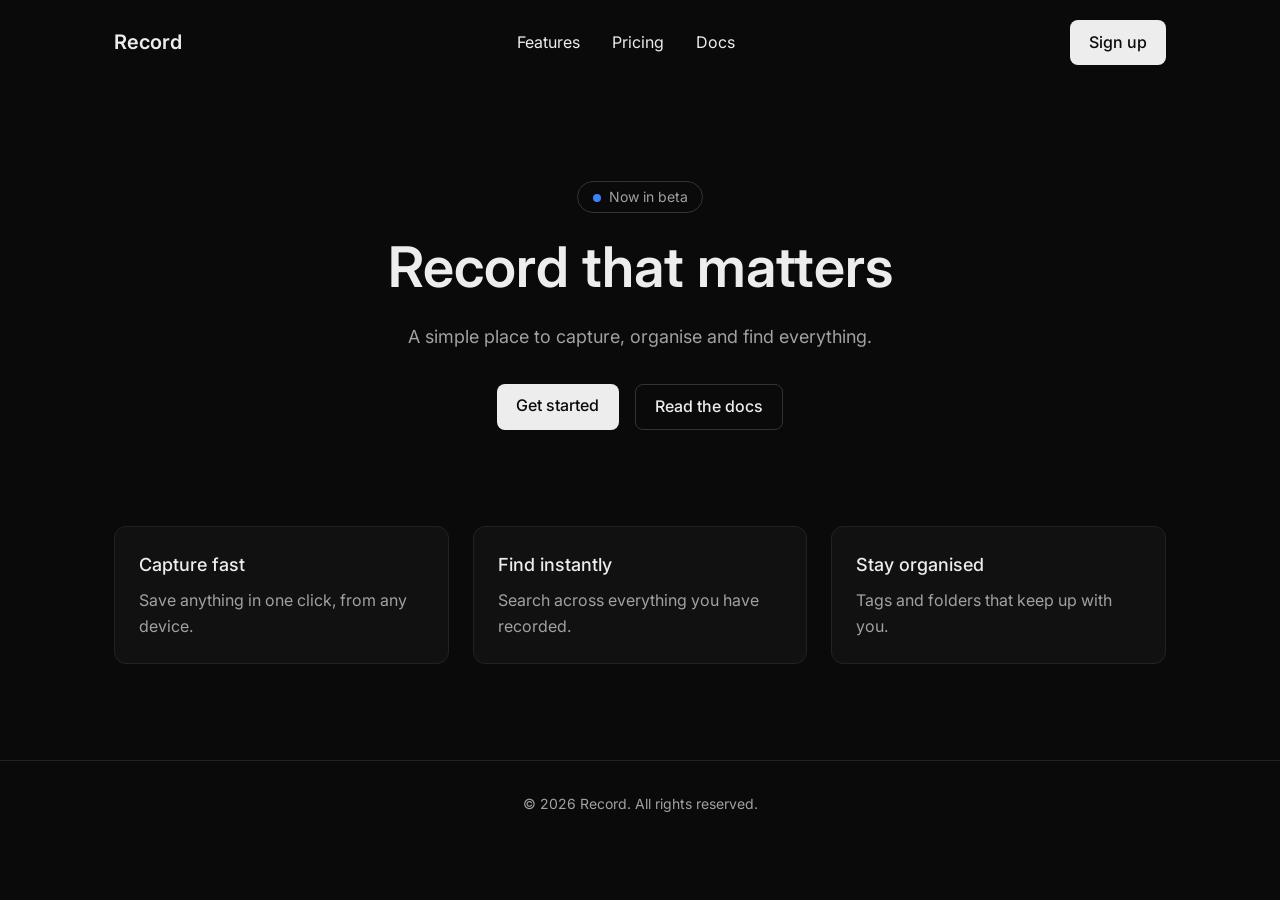
==== index.html @ 01b093d4 "Add Record landing page" ====
<!DOCTYPE html>
<html lang="en">
    
    <head>
        <meta charset="utf-8">
        <meta name="viewport" content="width=device-width, initial-scale=1.0">
        <title>Record</title>

        <link rel="preconnect" href="https://fonts.googleapis.com">
        <link rel="preconnect" href="https://fonts.gstatic.com" crossorigin>
        <link href="https://fonts.googleapis.com/css2?family=Inter:ital,opsz,wght@0,14..32,100..900;1,14..32,100..900&display=swap" rel="stylesheet">

        <link rel="stylesheet" href="style.css">
    </head>

    <body>
        <header>
            <nav>
                <a href="#" class="logo">Record</a>

                <ul>
                    <li><a href="#">Features</a></li>
                    <li><a href="#">Pricing</a></li>
                    <li><a href="#">Docs</a></li>
                </ul>

                <a href="#" class="btn">Sign up</a>
            </nav>
        </header>
        <main>
            <section class="hero">
                <p class="badge">Now in beta</p>
                <h1>Record that matters</h1>
                <p class="subtitle">A simple place to capture, organise and find everything.</p>
                <div class="hero-buttons">
                    <a href="#" class="btn">Get started</a>
                    <a href="#" class="btn btn-secondary">Read the docs</a>
                </div>
            </section>
            
            <section class="features">
            <article class="card">
                <h3>Capture fast</h3>
                <p>Save anything in one click, from any device.</p>
            </article>
            <article class="card">
                <h3>Find instantly</h3>
                <p>Search across everything you have recorded.</p>
            </article>
            <article class="card">
                <h3>Stay organised</h3>
                <p>Tags and folders that keep up with you.</p>
            </article>
            </section>
            
        </main>


        <footer>
            <p>© 2026 Record. All rights reserved.</p>
        </footer>

    </body>
</html>
---- style.css ----
:root {
    --bg: #0a0a0a;
    --text: #ededed;
    --muted: #a1a1a1;
    --accent: #3b82f6;
}

* {
    box-sizing: border-box;
    margin: 0;
    padding: 0;
}

body {
    background: var(--bg);
    color: var(--text);
    font-family: "Inter", sans-serif;
    line-height: 1.6;
}

nav {
    display: flex;
    justify-content: space-between;
    align-items: center;
    max-width: 1100px;
    margin: 0 auto;
    padding: 1.25rem 1.5rem;
}

nav ul {
    display: flex;
    gap: 2rem;
    list-style: none;
}

a {
    color: var(--text);
    text-decoration: none;
}

.logo {
    font-weight: 600;
    font-size: 1.25rem;
}

.btn {
    display: inline-block;
    padding: 0.6rem 1.2rem;
    background: var(--text);
    color: var(--bg);
    border-radius: 8px;
    font-weight: 500;
    transition: opacity 0.2s;
}
.btn:hover {
    opacity: 0.85;
}

.btn-secondary {
    background: transparent;
    color: var(--text);
    border: 1px solid #333;
}

.hero {
    max-width: 800px;
    margin: 0 auto;
    padding: 6rem 1.5rem;
    text-align: center;
}

.hero h1 {
    font-size: 3.5rem;
    font-weight: 600;
    line-height: 1.1;
    margin: 1.5rem 0;
}

.subtitle {
    color: var(--muted);
    font-size: 1.125rem;
    margin-bottom: 2rem;
}

.hero-buttons {
    display: flex;
    justify-content: center;
    gap: 1rem;
}

.badge {
    display: inline-block;
    padding: 0.25rem 0.9rem;
    border: 1px solid #333;
    border-radius: 999px;
    font-size: 0.875rem;
    color: var(--muted);
}
.badge::before {
    content: "";
    display: inline-block;
    width: 8px;
    height: 8px;
    background: var(--accent);
    border-radius: 50%;
    margin-right: 0.5rem;
    vertical-align: middle;
}

.features {
    display: grid;
    grid-template-columns: repeat(3, 1fr);
    gap: 1.5rem;
    max-width: 1100px;
    margin: 0 auto;
    padding: 0 1.5rem 6rem;
}

.card {
    background: #111;
    border: 1px solid #222;
    border-radius: 12px;
    padding: 1.5rem;
}

.card h3 {
    font-size: 1.125rem;
    font-weight: 500;
    margin-bottom: 0.5rem;
}

.card p {
    color: var(--muted);
}

footer {
    border-top: 1px solid #222;
    padding: 2rem 1.5rem;
    text-align: center;
}
footer p {
    color: var(--muted);
    font-size: 0.875rem;
}

@media (max-width: 768px) {
    .features {
        grid-template-columns: 1fr;
    }
    .hero h1 {
        font-size: 2.25rem;
    }
    .hero {
        padding: 4rem 1.5rem;
    }
    nav ul {
        display: none;
    }
}
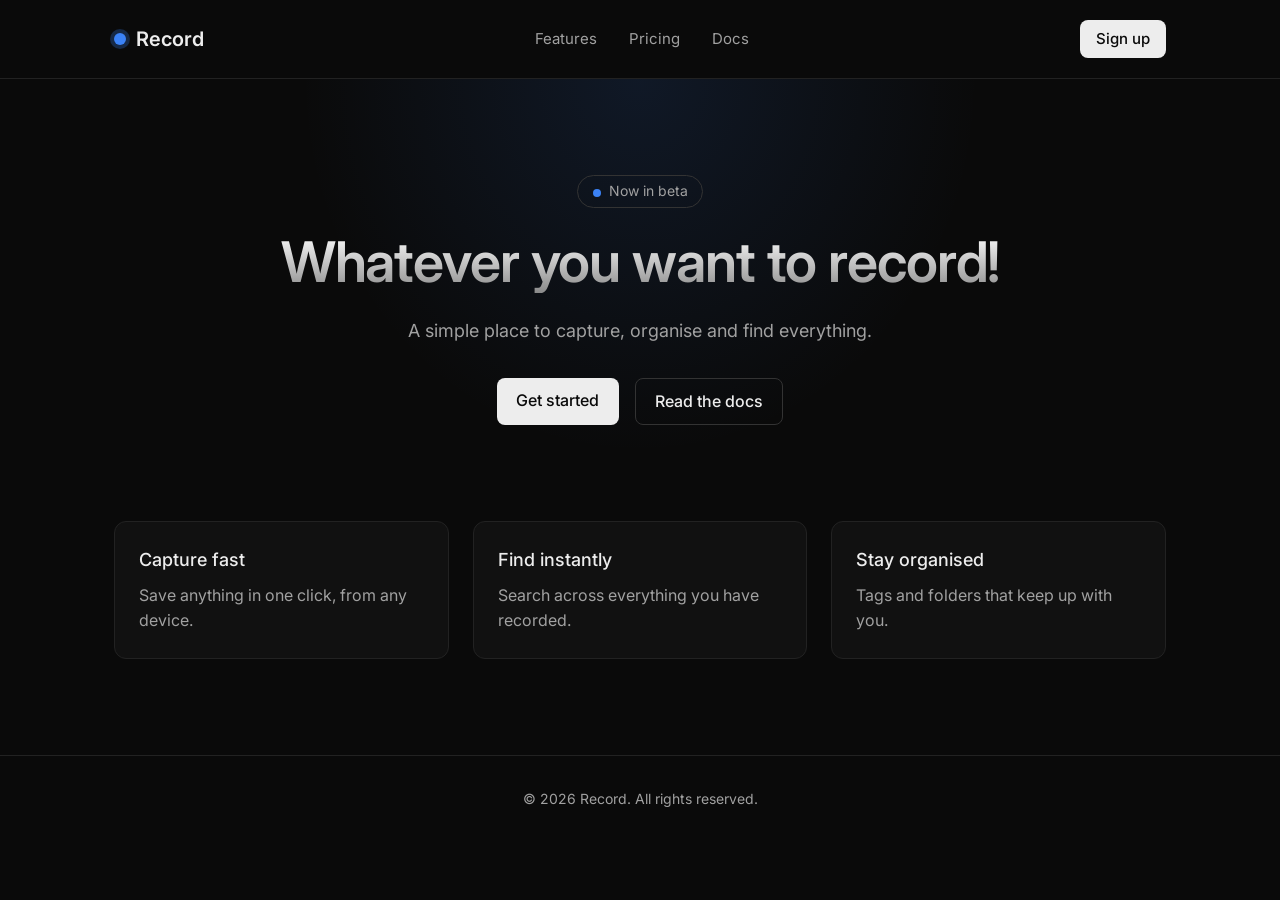
==== commit 430838a5: "Add login page and polish landing page" ====
--- a/index.html
+++ b/index.html
@@ -11,6 +11,7 @@
         <link href="https://fonts.googleapis.com/css2?family=Inter:ital,opsz,wght@0,14..32,100..900;1,14..32,100..900&display=swap" rel="stylesheet">
 
         <link rel="stylesheet" href="style.css">
+        <link rel="icon" type="image/svg+xml" href="favicon.svg">
     </head>
 
     <body>
@@ -24,13 +25,13 @@
                     <li><a href="#">Docs</a></li>
                 </ul>
 
-                <a href="#" class="btn">Sign up</a>
+                <a href="signup.html" class="btn">Sign up</a>
             </nav>
         </header>
         <main>
             <section class="hero">
                 <p class="badge">Now in beta</p>
-                <h1>Record that matters</h1>
+                <h1>Whatever you want to record!</h1>
                 <p class="subtitle">A simple place to capture, organise and find everything.</p>
                 <div class="hero-buttons">
                     <a href="#" class="btn">Get started</a>
--- a/style.css
+++ b/style.css
@@ -27,6 +27,15 @@
     padding: 1.25rem 1.5rem;
 }
 
+header {
+    border-bottom: 1px solid #222;
+    position: sticky;
+    top: 0;
+    z-index: 10;
+    background: rgba(10, 10, 10, 0.8);
+}
+
+
 nav ul {
     display: flex;
     gap: 2rem;
@@ -41,6 +50,28 @@
 .logo {
     font-weight: 600;
     font-size: 1.25rem;
+    display: inline-flex;
+    align-items: center;
+    gap: 0.6rem;
+}
+.logo::before {
+    content: "";
+    width: 12px;
+    height: 12px;
+    background: var(--accent);
+    border-radius: 50%;
+    box-shadow: 0 0 0 4px rgba(59, 130, 246, 0.25);
+}
+
+
+nav ul a {
+    color: var(--muted);
+    font-size: 0.9375rem;
+    transition: color 0.2s;
+}
+
+nav ul a:hover {
+    color: var(--text);
 }
 
 .btn {
@@ -56,6 +87,11 @@
     opacity: 0.85;
 }
 
+nav .btn {
+    padding: 0.45rem 1rem;
+    font-size: 0.9375rem;
+}
+
 .btn-secondary {
     background: transparent;
     color: var(--text);
@@ -67,6 +103,7 @@
     margin: 0 auto;
     padding: 6rem 1.5rem;
     text-align: center;
+    background: radial-gradient(ellipse at top, rgba(59, 130, 246, 0.12), transparent 60%);
 }
 
 .hero h1 {
@@ -74,6 +111,11 @@
     font-weight: 600;
     line-height: 1.1;
     margin: 1.5rem 0;
+    letter-spacing: -0.02em;
+    background: linear-gradient(to bottom, #ffffff, #8a8a8a);
+    -webkit-background-clip: text;
+    background-clip: text;
+    color: transparent;
 }
 
 .subtitle {
@@ -121,6 +163,11 @@
     border: 1px solid #222;
     border-radius: 12px;
     padding: 1.5rem;
+    transition: transform 0.2s, border-color 0.2s;
+}
+.card:hover {
+    transform: translateY(-4px);
+    border-color: rgba(59, 130, 246, 0.5);
 }
 
 .card h3 {
@@ -143,6 +190,93 @@
     font-size: 0.875rem;
 }
 
+
+/* Auth pages */
+
+.auth {
+    min-height: 100vh;
+    display: flex;
+    align-items: center;
+    justify-content: center;
+    padding: 2rem 1.5rem;
+}
+
+.auth-card {
+    width: 100%;
+    max-width: 420px;
+    background: #111;
+    border: 1px solid #222;
+    border-radius: 12px;
+    padding: 2rem;
+}
+
+.auth-card h1 {
+    font-size: 1.75rem;
+    font-weight: 600;
+    line-height: 1.2;
+    margin-bottom: 0.5rem;
+}
+
+.auth-form {
+    display: flex;
+    flex-direction: column;
+    gap: 1.25rem;
+}
+
+.field {
+    display: flex;
+    flex-direction: column;
+    gap: 0.5rem;
+}
+
+.field label {
+    font-size: 0.875rem;
+    font-weight: 500;
+}
+
+.field input {
+    padding: 0.7rem 0.9rem;
+    background: var(--bg);
+    color: var(--text);
+    border: 1px solid #333;
+    border-radius: 8px;
+    font-family: inherit;
+    font-size: 1rem;
+}
+
+.field input:focus {
+    outline: 2px solid var(--accent);
+    outline-offset: 2px;
+    border-color: var(--accent);
+}
+
+.auth-form .btn {
+    border: none;
+    font-family: inherit;
+    font-size: 1rem;
+    cursor: pointer;
+}
+
+.auth-switch {
+    margin-top: 1.5rem;
+    text-align: center;
+    color: var(--muted);
+    font-size: 0.875rem;
+}
+
+.auth-switch a {
+    color: var(--text);
+    text-decoration: underline;
+}
+
+
+
+
+
+
+
+/* Media queries */
+
 @media (max-width: 768px) {
     .features {
         grid-template-columns: 1fr;
@@ -156,4 +290,14 @@
     nav ul {
         display: none;
     }
-}+    .auth {
+        padding: 1.5rem 1rem;
+    }
+    .auth-card {
+        padding: 1.5rem;
+    }
+    .auth-card h1 {
+        font-size: 1.5rem;
+    }
+}
+
